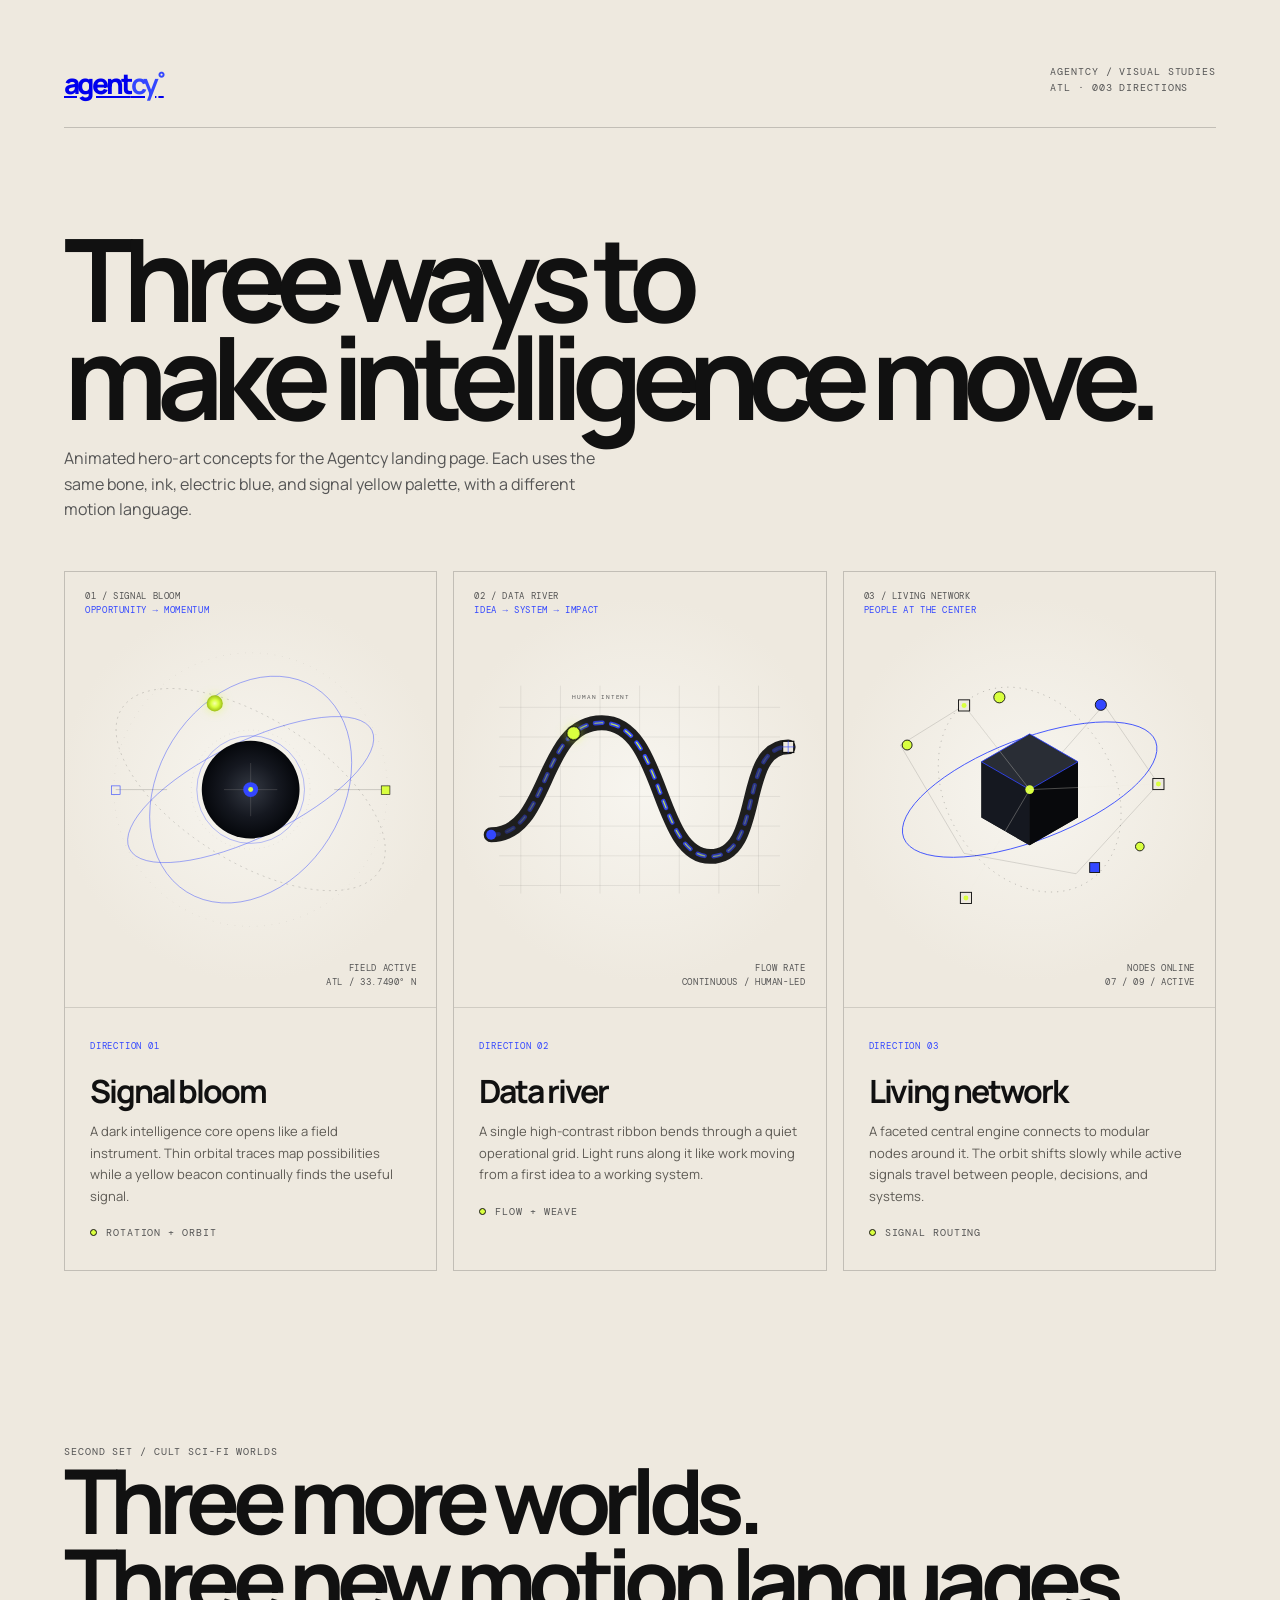
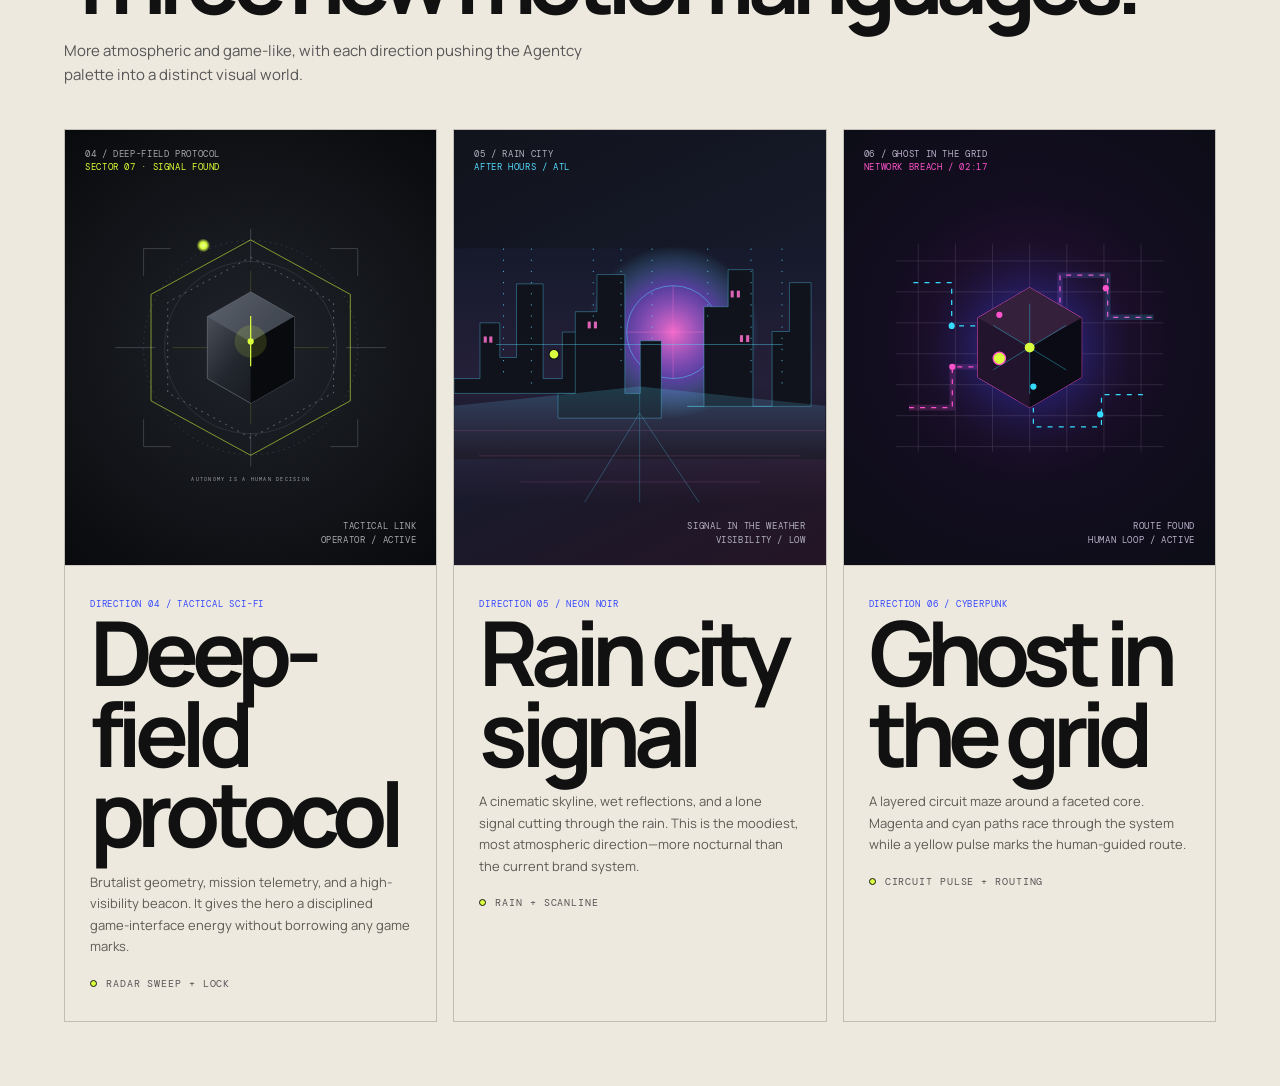
==== graphic-directions.html @ 5c916062 "Update Agentcy mockup design" ====
<!doctype html>
<html lang="en">
<head>
  <meta charset="utf-8" />
  <meta name="viewport" content="width=device-width, initial-scale=1" />
  <meta name="theme-color" content="#eee9df" />
  <title>Agentcy — Hero Graphic Directions</title>
  <link rel="preconnect" href="https://fonts.googleapis.com" />
  <link rel="preconnect" href="https://fonts.gstatic.com" crossorigin />
  <link href="https://fonts.googleapis.com/css2?family=DM+Mono:wght@400;500&family=Manrope:wght@400;500;600;700;800&display=swap" rel="stylesheet" />
  <style>
    :root{--bone:#eee9df;--ink:#111;--lime:#d9ff3f;--blue:#3347ff;--mono:'DM Mono',monospace;--sans:'Manrope',Arial,sans-serif}
    *{box-sizing:border-box}body{margin:0;background:var(--bone);color:var(--ink);font-family:var(--sans)}
    .page{max-width:1600px;margin:auto;padding:clamp(24px,5vw,76px)}
    .top{display:flex;justify-content:space-between;align-items:start;border-bottom:1px solid #1113;padding-bottom:25px}
    .brand{font-size:28px;font-weight:800;letter-spacing:-.095em}.brand b{color:var(--blue)}.brand sup{font-size:.6em;color:var(--blue);margin-left:2px}
    .mono{font:10px/1.55 var(--mono);letter-spacing:.09em}.eyebrow{color:#555}
    h1{font-size:clamp(46px,9vw,122px);letter-spacing:-.095em;line-height:.85;margin:clamp(55px,8vw,110px) 0 20px;font-weight:700}
    .intro{font-size:16px;line-height:1.6;color:#555;max-width:540px;margin:0 0 48px}
    .options{display:grid;grid-template-columns:repeat(3,minmax(0,1fr));gap:16px}
    .option{border:1px solid #1113;min-width:0;background:#eee9df;position:relative;overflow:hidden}
    .art{height:clamp(260px,34vw,460px);position:relative;display:grid;place-items:center;background:radial-gradient(circle at 50% 50%,#f7f5ef 0,#eee9df 67%,#eee9df 100%)}
    svg{width:100%;height:100%;overflow:visible}.orbit{fill:none;stroke:var(--blue);stroke-width:1.2;opacity:.55}.fine{fill:none;stroke:#111;stroke-opacity:.23;stroke-width:1}.dash{stroke-dasharray:2 8;stroke-linecap:round}
    .label{position:absolute;font:9px/1.5 var(--mono);letter-spacing:.07em;color:#555}.label.a{left:20px;top:18px}.label.b{right:20px;bottom:18px;text-align:right}.label strong{font-weight:400;color:var(--blue)}
    .copy{padding:24px 25px 29px;border-top:1px solid #1112}.number{color:var(--blue);font-size:9px}.copy h2{font-size:clamp(23px,2.5vw,34px);letter-spacing:-.065em;margin:15px 0 8px}.copy p{font-size:13px;line-height:1.65;color:#5d5a54;max-width:380px;margin:0}.motion-note{display:inline-flex;align-items:center;gap:9px;margin-top:18px;color:#555}.motion-note i{display:block;width:7px;height:7px;background:var(--lime);border:1px solid var(--ink);border-radius:50%;animation:pulse 1.8s ease-in-out infinite}
    .bloom-spin{transform-origin:300px 250px;animation:spin 26s linear infinite}.bloom-core{transform-origin:300px 250px;animation:breathe 4s ease-in-out infinite}.data-flow{stroke-dasharray:12 14;animation:flow 2.4s linear infinite}.data-flow.alt{animation-direction:reverse;animation-duration:3.2s}.ribbon-node{filter:drop-shadow(0 0 8px #d9ff3f88)}
    .constellation-orbit{transform-origin:300px 250px;animation:spin 36s linear infinite}.constellation-core{transform-origin:300px 250px;animation:slow-pulse 3.6s ease-in-out infinite}.spark{transform-origin:center;animation:pulse 2.2s ease-in-out infinite}.spark:nth-child(2n){animation-delay:-.8s}
    .genre{margin-top:clamp(90px,13vw,180px)}.genre h2{font-size:clamp(42px,7vw,90px);line-height:.9;letter-spacing:-.085em;margin:0 0 18px}.genre-intro{font-size:15px;line-height:1.6;color:#555;max-width:560px;margin:0 0 42px}.art-marathon{background:radial-gradient(circle at 50% 50%,#20232a 0,#101216 68%,#090a0d 100%);color:#eee9df}.art-marathon .label{color:#a5a8aa}.art-marathon .label strong{color:#e1ff35}.art-noir{background:linear-gradient(155deg,#11131c 0%,#171b2c 55%,#251526 100%);color:#eceaf3}.art-noir .label{color:#b1b0c1}.art-noir .label strong{color:#54d9ff}.art-cyber{background:radial-gradient(circle at 50% 48%,#2a1238 0,#130d20 50%,#0c0d16 100%);color:#f4efff}.art-cyber .label{color:#bab1ca}.art-cyber .label strong{color:#ff53cb}.noir-rain{stroke-dasharray:2 16;animation:rain 1.1s linear infinite}.noir-rain.slow{animation-duration:1.7s}.scanline{animation:scan 3.8s ease-in-out infinite}.circuit{stroke-dasharray:8 10;animation:flow 1.8s linear infinite}.neon-pulse{animation:neon 2s ease-in-out infinite}
    @keyframes rain{to{stroke-dashoffset:-36;transform:translateY(28px)}}@keyframes scan{0%,100%{transform:translateY(-84px);opacity:0}20%,80%{opacity:.8}50%{transform:translateY(82px);opacity:.8}}@keyframes neon{0%,100%{opacity:.62;filter:drop-shadow(0 0 2px currentColor)}50%{opacity:1;filter:drop-shadow(0 0 12px currentColor)}}
    @keyframes spin{to{transform:rotate(360deg)}}@keyframes flow{to{stroke-dashoffset:-52}}@keyframes pulse{0%,100%{opacity:.45;transform:scale(.86)}50%{opacity:1;transform:scale(1.12)}}@keyframes breathe{0%,100%{transform:scale(.97)}50%{transform:scale(1.035)}}@keyframes slow-pulse{0%,100%{transform:scale(1)}50%{transform:scale(1.045)}}
    @media(max-width:900px){.options{grid-template-columns:1fr}.art{height:min(84vw,470px)}.copy{padding-inline:22px}.copy h2{font-size:32px}}
    @media(prefers-reduced-motion:reduce){*,*:before,*:after{animation-duration:.01ms!important;animation-iteration-count:1!important;scroll-behavior:auto!important}}
  </style>
</head>
<body>
  <main class="page">
    <header class="top"><a class="brand" href="index.html">agent<b>cy</b><sup>°</sup></a><span class="mono eyebrow">AGENTCY / VISUAL STUDIES<br />ATL · 003 DIRECTIONS</span></header>
    <h1>Three ways to<br />make intelligence move.</h1>
    <p class="intro">Animated hero-art concepts for the Agentcy landing page. Each uses the same bone, ink, electric blue, and signal yellow palette, with a different motion language.</p>

    <section class="options" aria-label="Animated hero graphic directions">
      <article class="option">
        <div class="art">
          <span class="label a">01 / SIGNAL BLOOM<br /><strong>OPPORTUNITY → MOMENTUM</strong></span>
          <span class="label b">FIELD ACTIVE<br />ATL / 33.7490° N</span>
          <svg viewBox="0 0 600 500" role="img" aria-label="A glowing signal core with fine orbital rings and a traveling yellow beacon">
            <defs><radialGradient id="bcore"><stop stop-color="#343943"/><stop offset=".56" stop-color="#151820"/><stop offset="1" stop-color="#05070b"/></radialGradient><radialGradient id="bnode"><stop stop-color="#f6ffad"/><stop offset=".47" stop-color="#d9ff3f"/><stop offset="1" stop-color="#9ebf18"/></radialGradient></defs>
            <g class="bloom-spin"><ellipse class="orbit" cx="300" cy="250" rx="218" ry="77" transform="rotate(-26 300 250)"/><ellipse class="fine dash" cx="300" cy="250" rx="246" ry="116" transform="rotate(32 300 250)"/><ellipse class="orbit" cx="300" cy="250" rx="195" ry="149" transform="rotate(-58 300 250)" opacity=".28"/><circle cx="300" cy="250" r="4" fill="#3347ff"/><circle cx="300" cy="250" r="221" fill="none" stroke="#111" stroke-opacity=".15" stroke-dasharray="1 11"/></g>
            <g class="bloom-core"><circle cx="300" cy="250" r="79" fill="url(#bcore)"/><circle cx="300" cy="250" r="87" fill="none" stroke="#3347ff" stroke-opacity=".55"/><circle cx="300" cy="250" r="96" fill="none" stroke="#111" stroke-opacity=".17" stroke-dasharray="1 7"/><path d="M257 250h86M300 207v86" stroke="#eee9df" stroke-opacity=".24"/><circle cx="300" cy="250" r="12" fill="#3347ff"/><circle cx="300" cy="250" r="4" fill="#d9ff3f"/></g>
            <circle r="13" fill="url(#bnode)" class="ribbon-node"><animateMotion dur="8s" repeatCount="indefinite" path="M85 181C178 72 430 89 504 222S365 396 220 353 123 264 85 181Z"/></circle>
            <path d="M82 250h83M435 250h83" stroke="#111" stroke-opacity=".27"/><rect x="75" y="244" width="14" height="14" fill="none" stroke="#3347ff"/><rect x="511" y="244" width="14" height="14" fill="#d9ff3f" stroke="#111"/>
          </svg>
        </div>
        <div class="copy"><span class="mono number">DIRECTION 01</span><h2>Signal bloom</h2><p>A dark intelligence core opens like a field instrument. Thin orbital traces map possibilities while a yellow beacon continually finds the useful signal.</p><span class="motion-note mono"><i></i> ROTATION + ORBIT</span></div>
      </article>

      <article class="option">
        <div class="art">
          <span class="label a">02 / DATA RIVER<br /><strong>IDEA → SYSTEM → IMPACT</strong></span>
          <span class="label b">FLOW RATE<br />CONTINUOUS / HUMAN-LED</span>
          <svg viewBox="0 0 600 500" role="img" aria-label="A woven ribbon of blue and black data paths with a moving yellow signal">
            <defs><linearGradient id="ribbonBlue" x1="0" x2="1"><stop stop-color="#3347ff" stop-opacity=".25"/><stop offset=".48" stop-color="#3347ff"/><stop offset="1" stop-color="#3347ff" stop-opacity=".35"/></linearGradient><linearGradient id="ribbonGold" x1="0" x2="1"><stop stop-color="#d9ff3f" stop-opacity="0"/><stop offset=".5" stop-color="#d9ff3f"/><stop offset="1" stop-color="#d9ff3f" stop-opacity="0"/></linearGradient></defs>
            <g opacity=".52"><path class="fine" d="M73 117h454M73 165h454M73 213h454M73 261h454M73 309h454M73 357h454M73 405h454"/><path class="fine" d="M108 82v336M172 82v336M236 82v336M300 82v336M364 82v336M428 82v336M492 82v336"/></g>
            <path d="M60 323C155 323 139 142 239 142S327 358 414 358 459 181 540 181" fill="none" stroke="#111" stroke-width="24" stroke-linecap="round" opacity=".94"/>
            <path d="M60 323C155 323 139 142 239 142S327 358 414 358 459 181 540 181" fill="none" stroke="url(#ribbonBlue)" stroke-width="7" stroke-linecap="round" class="data-flow"/>
            <path d="M60 323C155 323 139 142 239 142S327 358 414 358 459 181 540 181" fill="none" stroke="url(#ribbonGold)" stroke-width="2" stroke-linecap="round" class="data-flow alt"/>
            <path id="riverpath" d="M60 323C155 323 139 142 239 142S327 358 414 358 459 181 540 181" fill="none" stroke="none"/>
            <circle r="11" fill="#d9ff3f" stroke="#111" stroke-width="2" class="ribbon-node"><animateMotion dur="4.6s" repeatCount="indefinite" rotate="auto"><mpath href="#riverpath"/></animateMotion></circle>
            <circle cx="60" cy="323" r="8" fill="#3347ff"/><rect x="531" y="172" width="18" height="18" fill="#eee9df" stroke="#111" stroke-width="2"/><path d="M530 181h20M540 171v20" stroke="#3347ff"/>
            <text x="238" y="104" text-anchor="middle" fill="#555" font-family="DM Mono,monospace" font-size="9" letter-spacing="1.3">HUMAN INTENT</text>
          </svg>
        </div>
        <div class="copy"><span class="mono number">DIRECTION 02</span><h2>Data river</h2><p>A single high-contrast ribbon bends through a quiet operational grid. Light runs along it like work moving from a first idea to a working system.</p><span class="motion-note mono"><i></i> FLOW + WEAVE</span></div>
      </article>

      <article class="option">
        <div class="art">
          <span class="label a">03 / LIVING NETWORK<br /><strong>PEOPLE AT THE CENTER</strong></span>
          <span class="label b">NODES ONLINE<br />07 / 09 / ACTIVE</span>
          <svg viewBox="0 0 600 500" role="img" aria-label="A living network of connected modular forms with a rotating center and moving signal nodes">
            <g class="constellation-orbit"><ellipse cx="300" cy="250" rx="218" ry="82" transform="rotate(-21 300 250)" fill="none" stroke="#3347ff" stroke-width="1.3"/><ellipse cx="300" cy="250" rx="176" ry="135" transform="rotate(58 300 250)" fill="none" stroke="#111" stroke-opacity=".32" stroke-dasharray="2 8"/><path d="M91 178 194 114l106 136 120-137 88 128-133 145-181-33-103-175Z" fill="none" stroke="#111" stroke-opacity=".22"/></g>
            <g class="constellation-core"><path d="m300 160 78 45v90l-78 45-78-45v-90z" fill="#111"/><path d="m300 160 78 45-78 45-78-45z" fill="#292d35"/><path d="M300 250v90l78-45v-90z" fill="#08090c"/><path d="M222 205l78 45v90l-78-45z" fill="#151820"/><path d="m300 160 78 45-78 45-78-45z" fill="none" stroke="#3347ff" stroke-width="1.4"/><circle cx="300" cy="250" r="7" fill="#d9ff3f"/><path d="M300 250 194 114M300 250l208-9M300 250l-103 175" stroke="#eee9df" stroke-opacity=".48" stroke-width="1"/></g>
            <g fill="#eee9df" stroke="#111" stroke-width="1.5"><rect x="185" y="105" width="18" height="18"/><rect x="499" y="232" width="18" height="18"/><rect x="188" y="416" width="18" height="18"/><circle cx="415" cy="113" r="9" fill="#3347ff"/><circle cx="102" cy="178" r="8" fill="#d9ff3f"/><rect x="397" y="368" width="16" height="16" fill="#3347ff"/><circle cx="478" cy="342" r="7" fill="#d9ff3f"/></g>
            <circle class="spark" cx="194" cy="114" r="4" fill="#d9ff3f"/><circle class="spark" cx="508" cy="241" r="4" fill="#d9ff3f"/><circle class="spark" cx="197" cy="425" r="4" fill="#d9ff3f"/>
            <circle r="9" fill="#d9ff3f" stroke="#111" stroke-width="1.5"><animateMotion dur="9s" repeatCount="indefinite" path="M102 178Q235 58 415 113T508 241Q450 380 397 376T197 425Q110 346 102 178Z"/></circle>
          </svg>
        </div>
        <div class="copy"><span class="mono number">DIRECTION 03</span><h2>Living network</h2><p>A faceted central engine connects to modular nodes around it. The orbit shifts slowly while active signals travel between people, decisions, and systems.</p><span class="motion-note mono"><i></i> SIGNAL ROUTING</span></div>
      </article>
    </section>

    <section class="genre" aria-labelledby="genre-heading">
      <span class="mono eyebrow">SECOND SET / CULT SCI-FI WORLDS</span>
      <h2 id="genre-heading">Three more worlds.<br />Three new motion languages.</h2>
      <p class="genre-intro">More atmospheric and game-like, with each direction pushing the Agentcy palette into a distinct visual world.</p>
      <div class="options" aria-label="Sci-fi inspired animated directions">
        <article class="option">
          <div class="art art-marathon">
            <span class="label a">04 / DEEP-FIELD PROTOCOL<br /><strong>SECTOR 07 · SIGNAL FOUND</strong></span>
            <span class="label b">TACTICAL LINK<br />OPERATOR / ACTIVE</span>
            <svg viewBox="0 0 600 500" role="img" aria-label="A tactical sci-fi signal diagram with a yellow target orbiting a black geometric relic">
              <defs><linearGradient id="msteel" x1="0" y1="0" x2="1" y2="1"><stop stop-color="#555b65"/><stop offset=".48" stop-color="#22262e"/><stop offset="1" stop-color="#101216"/></linearGradient><radialGradient id="mglow"><stop stop-color="#eaff90"/><stop offset=".48" stop-color="#d9ff3f"/><stop offset="1" stop-color="#d9ff3f" stop-opacity="0"/></radialGradient></defs>
              <g opacity=".3" stroke="#e9edf3" stroke-width="1"><path d="M300 58v54M300 388v54M81 250h65M454 250h65"/><path d="M127 90h44M127 90v44M473 90h-44M473 90v44M127 410h44M127 410v-44M473 410h-44M473 410v-44"/></g>
              <circle cx="300" cy="250" r="173" fill="none" stroke="#9298a3" stroke-opacity=".46" stroke-dasharray="2 7"/><circle cx="300" cy="250" r="139" fill="none" stroke="#e9edf3" stroke-opacity=".16"/>
              <g class="bloom-spin"><path d="M300 76 461 164v172l-161 88-161-88V164z" fill="none" stroke="#d9ff3f" stroke-width="1.5" stroke-opacity=".6"/><path d="M300 104 434 177v146l-134 73-134-73V177z" fill="none" stroke="#9298a3" stroke-dasharray="3 8"/><path d="M300 126v248M174 250h252" stroke="#d9ff3f" stroke-opacity=".25"/></g>
              <path d="m300 160 70 40v100l-70 40-70-40V200z" fill="url(#msteel)" stroke="#737984"/><path d="m300 160 70 40-70 41-70-41z" fill="#626873" opacity=".55"/><path d="M300 241v99l70-40v-100z" fill="#090a0d"/><path d="M300 199v81" stroke="#d9ff3f" stroke-width="2"/><circle cx="300" cy="240" r="26" fill="#d9ff3f" opacity=".14"/><circle cx="300" cy="240" r="5" fill="#d9ff3f" class="neon-pulse"/>
              <circle r="11" fill="url(#mglow)"><animateMotion dur="7s" repeatCount="indefinite" path="M118 250A182 182 0 1 1 482 250A182 182 0 1 1 118 250Z"/></circle>
              <text x="300" y="466" text-anchor="middle" fill="#a5a8aa" font-family="DM Mono,monospace" font-size="8" letter-spacing="2">AUTONOMY IS A HUMAN DECISION</text>
            </svg>
          </div>
          <div class="copy"><span class="mono number">DIRECTION 04 / TACTICAL SCI-FI</span><h2>Deep-field protocol</h2><p>Brutalist geometry, mission telemetry, and a high-visibility beacon. It gives the hero a disciplined game-interface energy without borrowing any game marks.</p><span class="motion-note mono"><i></i> RADAR SWEEP + LOCK</span></div>
        </article>

        <article class="option">
          <div class="art art-noir">
            <span class="label a">05 / RAIN CITY<br /><strong>AFTER HOURS / ATL</strong></span>
            <span class="label b">SIGNAL IN THE WEATHER<br />VISIBILITY / LOW</span>
            <svg viewBox="0 0 600 500" role="img" aria-label="A rain-soaked neon city skyline with a glowing blue horizon and flying signal light">
              <defs><linearGradient id="nsky" x1="0" y1="0" x2="0" y2="1"><stop stop-color="#161a2c"/><stop offset=".65" stop-color="#25203a"/><stop offset="1" stop-color="#12131c"/></linearGradient><radialGradient id="nsun"><stop stop-color="#ff70d1" stop-opacity=".94"/><stop offset=".55" stop-color="#8c5cff" stop-opacity=".52"/><stop offset="1" stop-color="#54d9ff" stop-opacity="0"/></radialGradient><linearGradient id="nroad" x1="0" y1="0" x2="0" y2="1"><stop stop-color="#54d9ff" stop-opacity=".2"/><stop offset="1" stop-color="#ff54c8" stop-opacity="0"/></linearGradient></defs>
              <path d="M0 90h600v340H0z" fill="url(#nsky)"/><circle cx="354" cy="225" r="139" fill="url(#nsun)"/><circle cx="354" cy="225" r="75" fill="none" stroke="#54d9ff" stroke-opacity=".8"/><path d="M279 225h150M354 150v150" stroke="#ff70d1" stroke-opacity=".6"/>
              <g fill="#10131b" stroke="#54d9ff" stroke-opacity=".55"><path d="M0 300h42v-90h32v56h27v-119h43v153h31v-75h34v99H0z"/><path d="M168 324h28V192h35v-60h45v192h25v-85h34v125H168z"/><path d="M377 345h27V184h39v-60h40v221h31v-121h28v-79h35v200H377z"/></g>
              <g fill="#ff70d1" opacity=".85"><rect x="48" y="232" width="5" height="10"/><rect x="57" y="232" width="5" height="10"/><rect x="216" y="208" width="5" height="11"/><rect x="226" y="208" width="5" height="11"/><rect x="447" y="158" width="5" height="11"/><rect x="457" y="158" width="5" height="11"/><rect x="462" y="230" width="5" height="11"/><rect x="472" y="230" width="5" height="11"/></g>
              <path d="M0 344 300 313l300 31v156H0z" fill="url(#nroad)"/><path d="M300 325v175M300 356 211 500M300 356l96 144" stroke="#54d9ff" stroke-opacity=".42"/><path d="M0 384h600M40 425h520M106 467h388" stroke="#ff70d1" stroke-opacity=".25"/>
              <g fill="none" stroke="#54d9ff" stroke-width="1.2" class="noir-rain"><path d="M80 90v215M125 90v220M270 90v190M320 90v152M480 90v215M530 90v220M225 90v115M410 90v110"/></g>
              <path class="scanline" d="M68 245h463" stroke="#54d9ff" stroke-opacity=".65" stroke-width="1"/>
              <circle r="8" fill="#d9ff3f" stroke="#10131b" stroke-width="2"><animateMotion dur="6s" repeatCount="indefinite" path="M90 300Q195 225 280 260T460 286"/></circle>
            </svg>
          </div>
          <div class="copy"><span class="mono number">DIRECTION 05 / NEON NOIR</span><h2>Rain city signal</h2><p>A cinematic skyline, wet reflections, and a lone signal cutting through the rain. This is the moodiest, most atmospheric direction—more nocturnal than the current brand system.</p><span class="motion-note mono"><i></i> RAIN + SCANLINE</span></div>
        </article>

        <article class="option">
          <div class="art art-cyber">
            <span class="label a">06 / GHOST IN THE GRID<br /><strong>NETWORK BREACH / 02:17</strong></span>
            <span class="label b">ROUTE FOUND<br />HUMAN LOOP / ACTIVE</span>
            <svg viewBox="0 0 600 500" role="img" aria-label="A neon cyberpunk circuit structure with a moving magenta and yellow data pulse">
              <defs><radialGradient id="cportal"><stop stop-color="#ff53cb" stop-opacity=".68"/><stop offset=".3" stop-color="#3347ff" stop-opacity=".35"/><stop offset="1" stop-color="#130d20" stop-opacity="0"/></radialGradient><linearGradient id="cbeam" x1="0" x2="1"><stop stop-color="#ff53cb"/><stop offset=".5" stop-color="#b34dff"/><stop offset="1" stop-color="#35dcff"/></linearGradient></defs>
              <circle cx="300" cy="250" r="195" fill="url(#cportal)"/><g opacity=".28" stroke="#aa9bbc" stroke-width="1"><path d="M84 110h432M84 160h432M84 210h432M84 260h432M84 310h432M84 360h432M84 410h432"/><path d="M120 82v336M180 82v336M240 82v336M300 82v336M360 82v336M420 82v336M480 82v336"/></g>
              <path d="M105 347h70v-66h76v-84h98v-64h77v68h74" fill="none" stroke="#ff53cb" stroke-width="2" class="circuit"/><path d="M112 145h62v70h70v98h62v65h110v-52h72" fill="none" stroke="#35dcff" stroke-width="2" class="circuit" style="animation-direction:reverse"/><path d="M105 347h70v-66h76v-84h98v-64h77v68h74" fill="none" stroke="url(#cbeam)" stroke-width="9" stroke-opacity=".18"/>
              <g class="constellation-core"><path d="m300 153 84 49v96l-84 49-84-49v-96z" fill="#151020" stroke="#ff53cb" stroke-width="1.4"/><path d="m300 153 84 49-84 48-84-48z" fill="#35203c"/><path d="M300 250v97l84-49v-96z" fill="#0a0b15"/><path d="M216 202l84 48v97l-84-49z" fill="#21142c"/><path d="M300 179v146M241 214l118 72m-118 0 118-72" stroke="#35dcff" stroke-opacity=".6"/></g>
              <circle class="neon-pulse" cx="300" cy="250" r="8" fill="#d9ff3f"/><circle r="10" fill="#d9ff3f" stroke="#ff53cb" stroke-width="2"><animateMotion dur="3.8s" repeatCount="indefinite" path="M105 347h70v-66h76v-84h98v-64h77v68h74"/></circle>
              <g fill="#ff53cb"><circle cx="175" cy="281" r="5"/><circle cx="251" cy="197" r="5"/><circle cx="423" cy="154" r="5"/></g><g fill="#35dcff"><circle cx="174" cy="215" r="5"/><circle cx="306" cy="313" r="5"/><circle cx="414" cy="358" r="5"/></g>
            </svg>
          </div>
          <div class="copy"><span class="mono number">DIRECTION 06 / CYBERPUNK</span><h2>Ghost in the grid</h2><p>A layered circuit maze around a faceted core. Magenta and cyan paths race through the system while a yellow pulse marks the human-guided route.</p><span class="motion-note mono"><i></i> CIRCUIT PULSE + ROUTING</span></div>
        </article>
      </div>
    </section>
  </main>
</body>
</html>
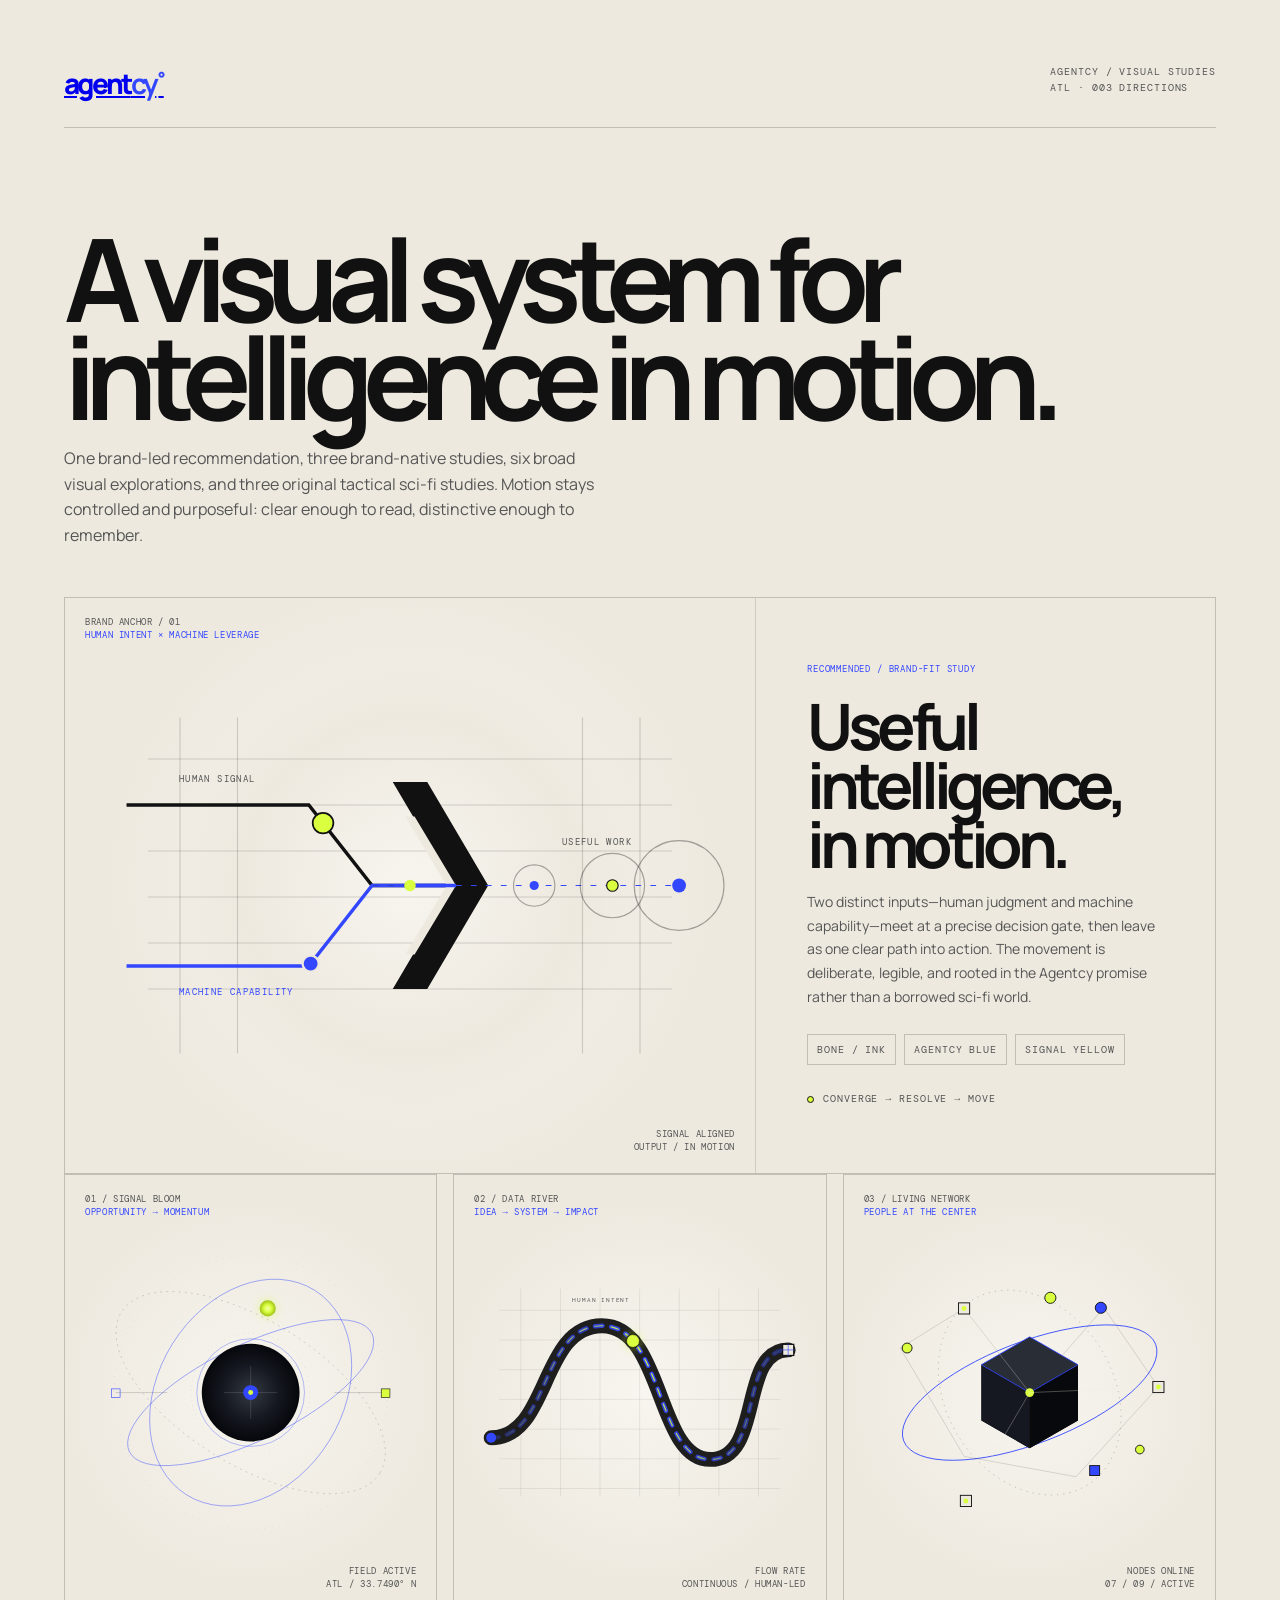
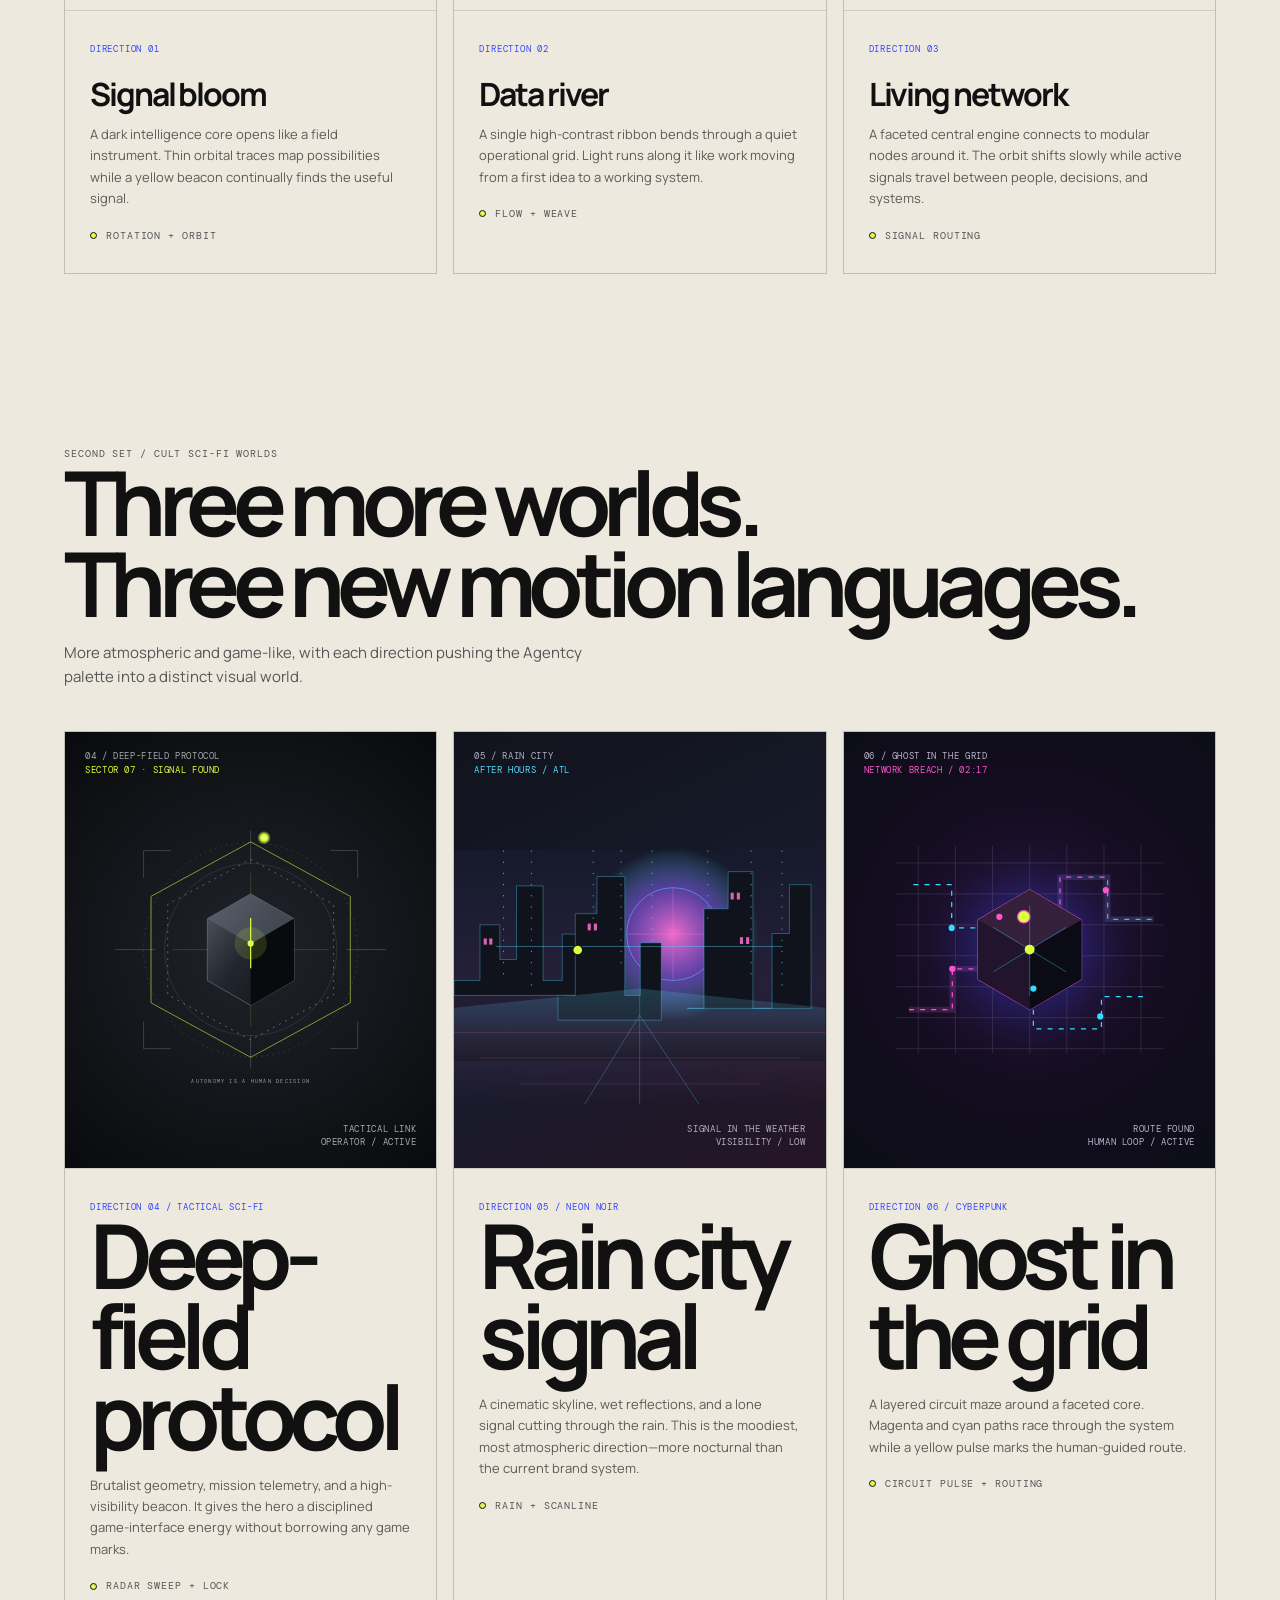
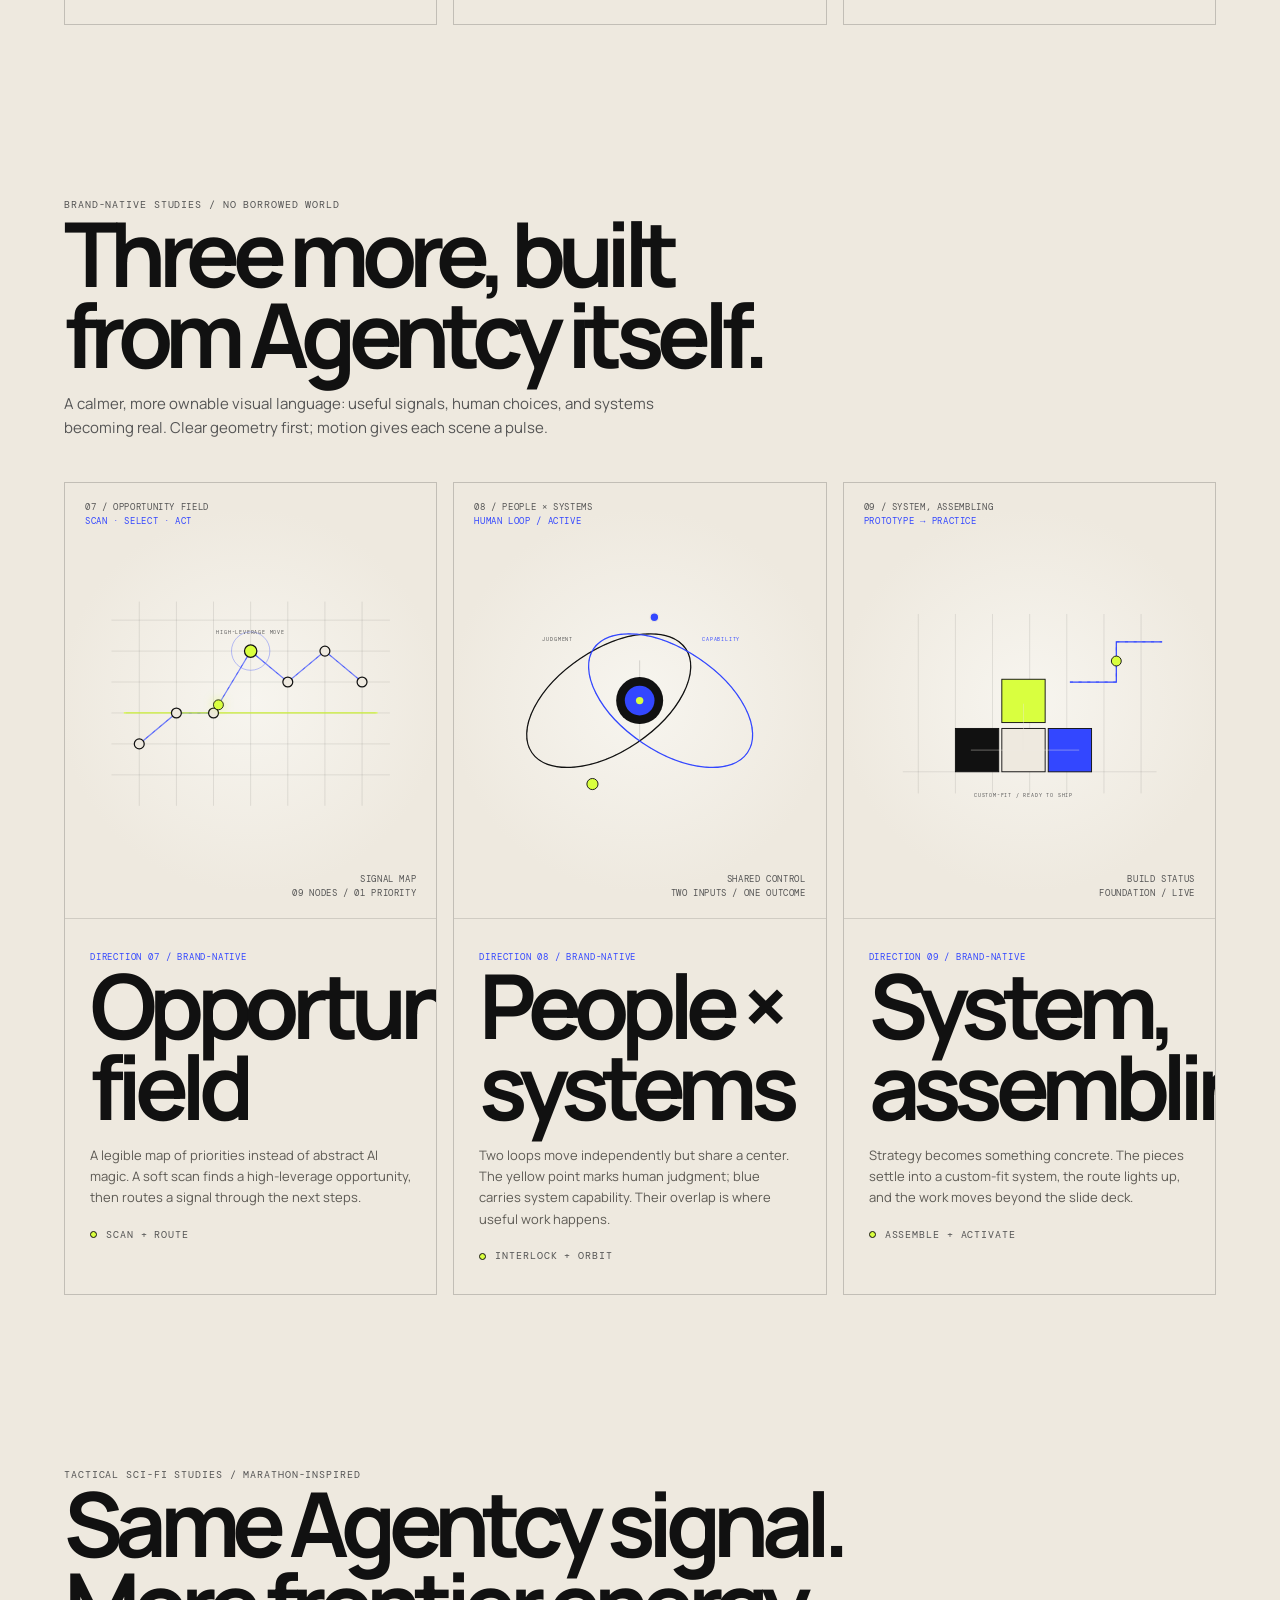
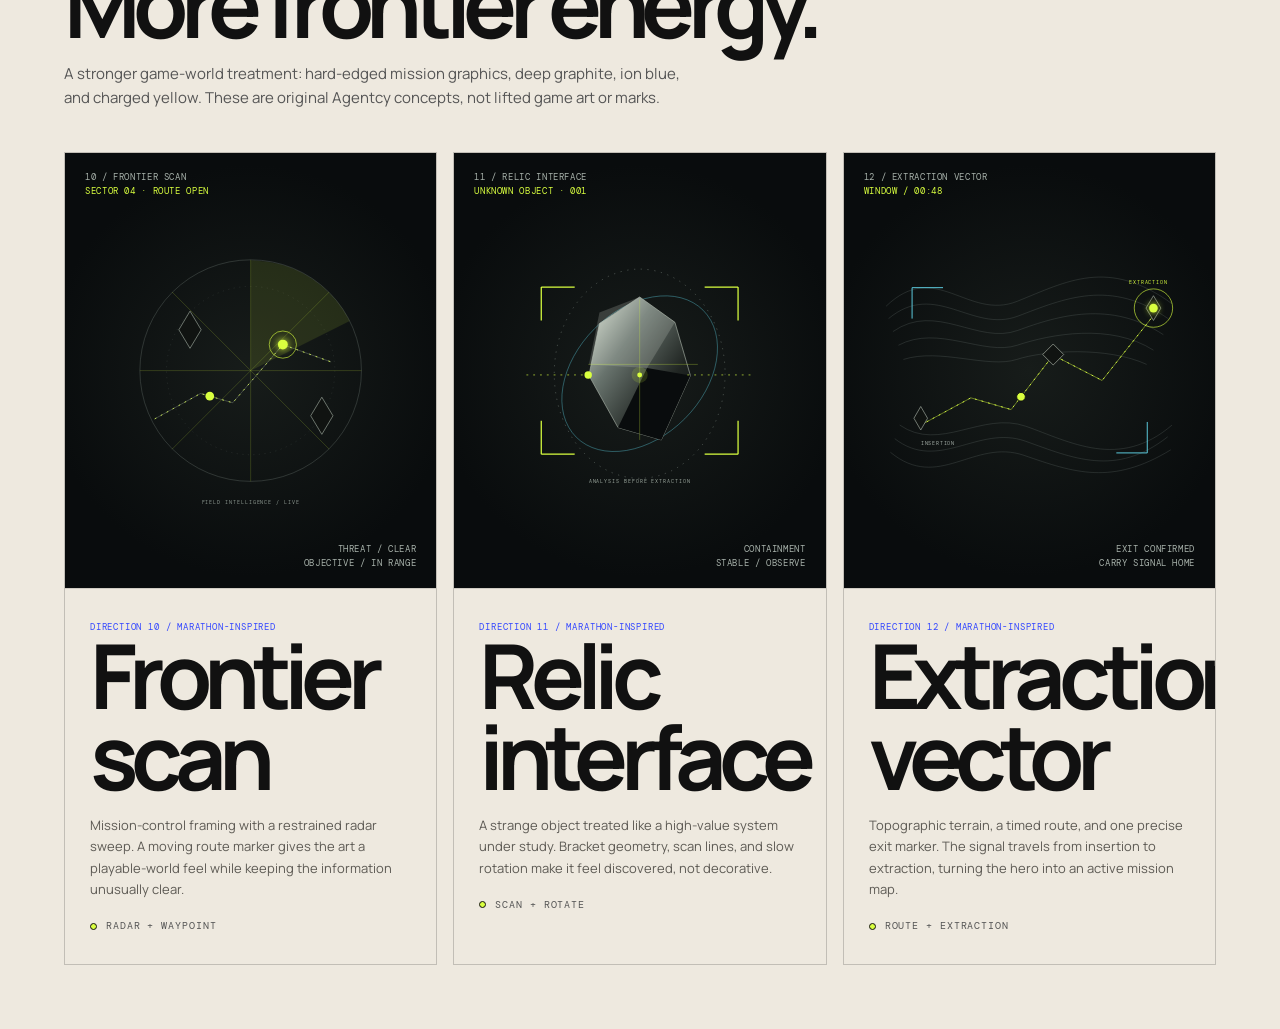
==== commit 4d84fb17: "Republish current Agentcy design" ====
--- a/graphic-directions.html
+++ b/graphic-directions.html
@@ -26,17 +26,43 @@
     .bloom-spin{transform-origin:300px 250px;animation:spin 26s linear infinite}.bloom-core{transform-origin:300px 250px;animation:breathe 4s ease-in-out infinite}.data-flow{stroke-dasharray:12 14;animation:flow 2.4s linear infinite}.data-flow.alt{animation-direction:reverse;animation-duration:3.2s}.ribbon-node{filter:drop-shadow(0 0 8px #d9ff3f88)}
     .constellation-orbit{transform-origin:300px 250px;animation:spin 36s linear infinite}.constellation-core{transform-origin:300px 250px;animation:slow-pulse 3.6s ease-in-out infinite}.spark{transform-origin:center;animation:pulse 2.2s ease-in-out infinite}.spark:nth-child(2n){animation-delay:-.8s}
     .genre{margin-top:clamp(90px,13vw,180px)}.genre h2{font-size:clamp(42px,7vw,90px);line-height:.9;letter-spacing:-.085em;margin:0 0 18px}.genre-intro{font-size:15px;line-height:1.6;color:#555;max-width:560px;margin:0 0 42px}.art-marathon{background:radial-gradient(circle at 50% 50%,#20232a 0,#101216 68%,#090a0d 100%);color:#eee9df}.art-marathon .label{color:#a5a8aa}.art-marathon .label strong{color:#e1ff35}.art-noir{background:linear-gradient(155deg,#11131c 0%,#171b2c 55%,#251526 100%);color:#eceaf3}.art-noir .label{color:#b1b0c1}.art-noir .label strong{color:#54d9ff}.art-cyber{background:radial-gradient(circle at 50% 48%,#2a1238 0,#130d20 50%,#0c0d16 100%);color:#f4efff}.art-cyber .label{color:#bab1ca}.art-cyber .label strong{color:#ff53cb}.noir-rain{stroke-dasharray:2 16;animation:rain 1.1s linear infinite}.noir-rain.slow{animation-duration:1.7s}.scanline{animation:scan 3.8s ease-in-out infinite}.circuit{stroke-dasharray:8 10;animation:flow 1.8s linear infinite}.neon-pulse{animation:neon 2s ease-in-out infinite}
+    .study-group{margin-top:clamp(90px,13vw,180px)}.study-group h2{font-size:clamp(42px,7vw,90px);line-height:.9;letter-spacing:-.085em;margin:0 0 18px}.study-intro{font-size:15px;line-height:1.6;color:#555;max-width:620px;margin:0 0 42px}.brand-grid{stroke:#111;stroke-opacity:.15;stroke-width:1;fill:none}.brand-path{fill:none;stroke:#3347ff;stroke-width:2}.brand-orbit{fill:none;stroke:#111;stroke-opacity:.28;stroke-width:1}.brand-stream{stroke-dasharray:5 9;animation:flow 2.8s linear infinite}.brand-signal{filter:drop-shadow(0 0 8px #d9ff3f88)}.marathon-art{background:radial-gradient(circle at 50% 50%,#171c1a,#090c0d 72%);color:#e8ede4}.marathon-art .label{color:#a7b1aa}.marathon-art .label strong{color:#d9ff3f}.m-fire{fill:#ff7048}.m-cyan{stroke:#62d8eb}.m-trace{fill:none;stroke:#d9ff3f;stroke-width:1.5;stroke-dasharray:3 8;animation:flow 1.7s linear infinite}.m-trace.rev{animation-direction:reverse;animation-duration:2.6s}.m-radar{transform-origin:300px 250px;animation:spin 12s linear infinite}.m-blip{filter:drop-shadow(0 0 6px #d9ff3f)}
+    .anchor-direction{border:1px solid #1113;margin:35px 0 0;display:grid;grid-template-columns:1.2fr .8fr;min-height:390px;background:#eee9df}.anchor-art{min-height:390px;position:relative;display:grid;place-items:center;overflow:hidden;background:radial-gradient(circle at 50% 50%,#f7f5ef 0,#eee9df 68%)}.anchor-art svg{max-width:700px}.anchor-copy{padding:clamp(26px,4vw,58px);border-left:1px solid #1112;display:flex;flex-direction:column;justify-content:center}.anchor-copy h2{font-size:clamp(35px,5vw,64px);line-height:.92;letter-spacing:-.085em;margin:20px 0 16px}.anchor-copy p{font-size:14px;line-height:1.7;color:#555;max-width:430px;margin:0}.anchor-copy .motion-note{margin-top:26px}.anchor-tags{display:flex;gap:8px;flex-wrap:wrap;margin-top:25px}.anchor-tags span{border:1px solid #1113;padding:7px 9px;color:#555}
+    .intent-pulse{transform-origin:300px 250px;animation:slow-pulse 3.8s ease-in-out infinite}.route-dash{stroke-dasharray:5 8;animation:flow 2.8s linear infinite}.route-dash.reverse{animation-direction:reverse;animation-duration:3.6s}.output-pulse{transform-origin:center;animation:pulse 2.4s ease-in-out infinite}
     @keyframes rain{to{stroke-dashoffset:-36;transform:translateY(28px)}}@keyframes scan{0%,100%{transform:translateY(-84px);opacity:0}20%,80%{opacity:.8}50%{transform:translateY(82px);opacity:.8}}@keyframes neon{0%,100%{opacity:.62;filter:drop-shadow(0 0 2px currentColor)}50%{opacity:1;filter:drop-shadow(0 0 12px currentColor)}}
     @keyframes spin{to{transform:rotate(360deg)}}@keyframes flow{to{stroke-dashoffset:-52}}@keyframes pulse{0%,100%{opacity:.45;transform:scale(.86)}50%{opacity:1;transform:scale(1.12)}}@keyframes breathe{0%,100%{transform:scale(.97)}50%{transform:scale(1.035)}}@keyframes slow-pulse{0%,100%{transform:scale(1)}50%{transform:scale(1.045)}}
     @media(max-width:900px){.options{grid-template-columns:1fr}.art{height:min(84vw,470px)}.copy{padding-inline:22px}.copy h2{font-size:32px}}
+    @media(max-width:900px){.anchor-direction{grid-template-columns:1fr}.anchor-copy{border-left:0;border-top:1px solid #1112}.anchor-art{min-height:320px}}
     @media(prefers-reduced-motion:reduce){*,*:before,*:after{animation-duration:.01ms!important;animation-iteration-count:1!important;scroll-behavior:auto!important}}
   </style>
 </head>
 <body>
   <main class="page">
     <header class="top"><a class="brand" href="index.html">agent<b>cy</b><sup>°</sup></a><span class="mono eyebrow">AGENTCY / VISUAL STUDIES<br />ATL · 003 DIRECTIONS</span></header>
-    <h1>Three ways to<br />make intelligence move.</h1>
-    <p class="intro">Animated hero-art concepts for the Agentcy landing page. Each uses the same bone, ink, electric blue, and signal yellow palette, with a different motion language.</p>
+    <h1>A visual system for<br />intelligence in motion.</h1>
+    <p class="intro">One brand-led recommendation, three brand-native studies, six broad visual explorations, and three original tactical sci-fi studies. Motion stays controlled and purposeful: clear enough to read, distinctive enough to remember.</p>
+
+    <section class="anchor-direction" aria-labelledby="anchor-title">
+      <div class="anchor-art">
+        <span class="label a">BRAND ANCHOR / 01<br /><strong>HUMAN INTENT × MACHINE LEVERAGE</strong></span>
+        <span class="label b">SIGNAL ALIGNED<br />OUTPUT / IN MOTION</span>
+        <svg viewBox="0 0 600 500" role="img" aria-label="Two distinct signal paths meet at an open geometric decision gate, then continue as one bright route">
+          <defs><radialGradient id="intent-core"><stop stop-color="#f7f5ef"/><stop offset=".72" stop-color="#eee9df"/><stop offset="1" stop-color="#eee9df" stop-opacity="0"/></radialGradient><linearGradient id="output-line" x1="0" x2="1"><stop stop-color="#3347ff"/><stop offset="1" stop-color="#d9ff3f"/></linearGradient></defs>
+          <circle cx="300" cy="250" r="203" fill="url(#intent-core)"/>
+          <g fill="none" stroke="#111" stroke-opacity=".16" stroke-width="1"><path d="M72 140h456M72 180h456M72 220h456M72 260h456M72 300h456M72 340h456"/><path d="M100 104v292M150 104v292M450 104v292M500 104v292"/></g>
+          <path d="M55 180H212l55 70h66" fill="none" stroke="#111" stroke-width="3" stroke-linecap="square"/><path d="M55 320H212l55-70h66" fill="none" stroke="#3347ff" stroke-width="3" stroke-linecap="square"/>
+          <path d="M55 180H212l55 70h66" fill="none" stroke="#111" stroke-opacity=".48" stroke-width="1" class="route-dash"/><path d="M55 320H212l55-70h66" fill="none" stroke="#3347ff" stroke-opacity=".55" stroke-width="1" class="route-dash reverse"/>
+          <g class="intent-pulse"><path d="M285 160h30l53 90-53 90h-30l53-90z" fill="#111"/><path d="M296 190h8l36 60-36 60h-8l36-60z" fill="#eee9df"/><path d="M295 250h45" stroke="#3347ff" stroke-width="3"/><circle cx="300" cy="250" r="5" fill="#d9ff3f"/></g>
+          <path d="M340 250h205" fill="none" stroke="url(#output-line)" stroke-width="3"/><path d="M340 250h205" fill="none" stroke="#3347ff" stroke-width="1" stroke-dasharray="3 8" class="route-dash"/>
+          <g fill="none" stroke="#111" stroke-opacity=".35"><circle cx="408" cy="250" r="18"/><circle cx="476" cy="250" r="28"/><circle cx="534" cy="250" r="39"/></g>
+          <circle cx="408" cy="250" r="4" fill="#3347ff"/><circle cx="476" cy="250" r="5" fill="#d9ff3f" stroke="#111"/><circle cx="534" cy="250" r="6" fill="#3347ff"/>
+          <circle r="9" fill="#d9ff3f" stroke="#111" stroke-width="1.5"><animateMotion dur="5.5s" repeatCount="indefinite" path="M55 180H212l55 70h66h205"/></circle>
+          <circle r="7" fill="#3347ff" stroke="#eee9df" stroke-width="2"><animateMotion dur="6.1s" repeatCount="indefinite" path="M55 320H212l55-70h66h205"/></circle>
+          <text x="99" y="160" fill="#555" font-family="DM Mono,monospace" font-size="8" letter-spacing="1.2">HUMAN SIGNAL</text><text x="99" y="345" fill="#3347ff" font-family="DM Mono,monospace" font-size="8" letter-spacing="1.2">MACHINE CAPABILITY</text><text x="432" y="215" fill="#555" font-family="DM Mono,monospace" font-size="8" letter-spacing="1.2">USEFUL WORK</text>
+        </svg>
+      </div>
+      <div class="anchor-copy"><span class="mono number">RECOMMENDED / BRAND-FIT STUDY</span><h2 id="anchor-title">Useful intelligence,<br />in motion.</h2><p>Two distinct inputs—human judgment and machine capability—meet at a precise decision gate, then leave as one clear path into action. The movement is deliberate, legible, and rooted in the Agentcy promise rather than a borrowed sci-fi world.</p><div class="anchor-tags mono"><span>BONE / INK</span><span>AGENTCY BLUE</span><span>SIGNAL YELLOW</span></div><span class="motion-note mono"><i></i> CONVERGE → RESOLVE → MOVE</span></div>
+    </section>
 
     <section class="options" aria-label="Animated hero graphic directions">
       <article class="option">
@@ -146,6 +172,108 @@
         </article>
       </div>
     </section>
+
+    <section class="study-group" aria-labelledby="brand-study-heading">
+      <span class="mono eyebrow">BRAND-NATIVE STUDIES / NO BORROWED WORLD</span>
+      <h2 id="brand-study-heading">Three more, built<br />from Agentcy itself.</h2>
+      <p class="study-intro">A calmer, more ownable visual language: useful signals, human choices, and systems becoming real. Clear geometry first; motion gives each scene a pulse.</p>
+      <div class="options">
+        <article class="option">
+          <div class="art">
+            <span class="label a">07 / OPPORTUNITY FIELD<br /><strong>SCAN · SELECT · ACT</strong></span><span class="label b">SIGNAL MAP<br />09 NODES / 01 PRIORITY</span>
+            <svg viewBox="0 0 600 500" role="img" aria-label="A quiet field of connected opportunity nodes scanned by a moving signal line">
+              <g class="brand-grid"><path d="M75 120h450M75 170h450M75 220h450M75 270h450M75 320h450M75 370h450M120 90v330M180 90v330M240 90v330M300 90v330M360 90v330M420 90v330M480 90v330"/></g>
+              <path d="M120 320 180 270 240 270 300 170 360 220 420 170 480 220" class="brand-path" opacity=".65"/><path d="M120 320 180 270 240 270 300 170 360 220 420 170 480 220" class="brand-stream" fill="none" stroke="#3347ff" stroke-width="1"/>
+              <path class="scanline" d="M95 270h410" stroke="#d9ff3f" stroke-width="2"/><path class="brand-grid" d="M98 270h404" stroke="#111" stroke-opacity=".5"/>
+              <g fill="#eee9df" stroke="#111" stroke-width="2"><circle cx="120" cy="320" r="8"/><circle cx="180" cy="270" r="8"/><circle cx="240" cy="270" r="8"/><circle cx="300" cy="170" r="10" fill="#d9ff3f"/><circle cx="360" cy="220" r="8"/><circle cx="420" cy="170" r="8"/><circle cx="480" cy="220" r="8"/></g>
+              <circle r="8" fill="#d9ff3f" stroke="#111" stroke-width="1.4" class="brand-signal"><animateMotion dur="6s" repeatCount="indefinite" path="M120 320 180 270 240 270 300 170 360 220 420 170 480 220"/></circle>
+              <circle cx="300" cy="170" r="31" fill="none" stroke="#3347ff" stroke-opacity=".55" class="output-pulse"/><text x="300" y="143" text-anchor="middle" fill="#555" font-family="DM Mono,monospace" font-size="8" letter-spacing="1.3">HIGH-LEVERAGE MOVE</text>
+            </svg>
+          </div>
+          <div class="copy"><span class="mono number">DIRECTION 07 / BRAND-NATIVE</span><h2>Opportunity field</h2><p>A legible map of priorities instead of abstract AI magic. A soft scan finds a high-leverage opportunity, then routes a signal through the next steps.</p><span class="motion-note mono"><i></i> SCAN + ROUTE</span></div>
+        </article>
+
+        <article class="option">
+          <div class="art">
+            <span class="label a">08 / PEOPLE × SYSTEMS<br /><strong>HUMAN LOOP / ACTIVE</strong></span><span class="label b">SHARED CONTROL<br />TWO INPUTS / ONE OUTCOME</span>
+            <svg viewBox="0 0 600 500" role="img" aria-label="Two interlocking human and machine loops form a shared blue center with moving signal markers">
+              <ellipse cx="250" cy="250" rx="150" ry="82" transform="rotate(-34 250 250)" fill="none" stroke="#111" stroke-width="2"/><ellipse cx="350" cy="250" rx="150" ry="82" transform="rotate(34 350 250)" fill="none" stroke="#3347ff" stroke-width="2"/>
+              <ellipse cx="250" cy="250" rx="150" ry="82" transform="rotate(-34 250 250)" class="brand-stream" fill="none" stroke="#111" stroke-opacity=".5" stroke-width="1"/><ellipse cx="350" cy="250" rx="150" ry="82" transform="rotate(34 350 250)" class="brand-stream" fill="none" stroke="#3347ff" stroke-opacity=".65" stroke-width="1"/>
+              <path d="M300 185v130M272 250h56" stroke="#111" stroke-opacity=".24"/><circle cx="300" cy="250" r="38" fill="#111"/><circle cx="300" cy="250" r="24" fill="#3347ff"/><circle cx="300" cy="250" r="6" fill="#d9ff3f" class="neon-pulse"/>
+              <circle r="9" fill="#d9ff3f" stroke="#111" stroke-width="1.5"><animateMotion dur="7s" repeatCount="indefinite" path="M97 250a153 86 -34 1 0 306 0a153 86 -34 1 0 -306 0"/></circle>
+              <circle r="7" fill="#3347ff" stroke="#eee9df" stroke-width="2"><animateMotion dur="7s" repeatCount="indefinite" path="M197 250a153 86 34 1 1 306 0a153 86 34 1 1 -306 0"/></circle>
+              <text x="143" y="154" fill="#555" font-family="DM Mono,monospace" font-size="8" letter-spacing="1.3">JUDGMENT</text><text x="401" y="154" fill="#3347ff" font-family="DM Mono,monospace" font-size="8" letter-spacing="1.3">CAPABILITY</text>
+            </svg>
+          </div>
+          <div class="copy"><span class="mono number">DIRECTION 08 / BRAND-NATIVE</span><h2>People × systems</h2><p>Two loops move independently but share a center. The yellow point marks human judgment; blue carries system capability. Their overlap is where useful work happens.</p><span class="motion-note mono"><i></i> INTERLOCK + ORBIT</span></div>
+        </article>
+
+        <article class="option">
+          <div class="art">
+            <span class="label a">09 / SYSTEM, ASSEMBLING<br /><strong>PROTOTYPE → PRACTICE</strong></span><span class="label b">BUILD STATUS<br />FOUNDATION / LIVE</span>
+            <svg viewBox="0 0 600 500" role="img" aria-label="A useful system assembles from modular blocks and sends a signal into motion">
+              <g class="brand-grid"><path d="M95 365h410M120 110v290M180 110v290M240 110v290M300 110v290M360 110v290M420 110v290M480 110v290"/></g>
+              <g stroke="#111" stroke-width="1.5"><rect x="180" y="295" width="70" height="70" fill="#111"><animate attributeName="y" values="322;295;295" keyTimes="0;.3;1" dur="4.5s" repeatCount="indefinite"/></rect><rect x="255" y="295" width="70" height="70" fill="#eee9df"><animate attributeName="y" values="270;295;295" keyTimes="0;.34;1" dur="4.5s" repeatCount="indefinite"/></rect><rect x="330" y="295" width="70" height="70" fill="#3347ff"><animate attributeName="y" values="317;295;295" keyTimes="0;.42;1" dur="4.5s" repeatCount="indefinite"/></rect><rect x="255" y="220" width="70" height="70" fill="#d9ff3f"><animate attributeName="y" values="185;220;220" keyTimes="0;.48;1" dur="4.5s" repeatCount="indefinite"/></rect></g>
+              <path d="M205 330h175M290 255v75" stroke="#eee9df" stroke-opacity=".65"/><path d="M365 220h75v-65h74" class="brand-path"/><path d="M365 220h75v-65h74" class="brand-stream" fill="none" stroke="#3347ff" stroke-width="1.3"/>
+              <circle r="8" fill="#d9ff3f" stroke="#111" stroke-width="1.5"><animateMotion dur="3.7s" repeatCount="indefinite" path="M365 220h75v-65h74"/></circle>
+              <text x="290" y="405" text-anchor="middle" fill="#555" font-family="DM Mono,monospace" font-size="8" letter-spacing="1.3">CUSTOM-FIT / READY TO SHIP</text>
+            </svg>
+          </div>
+          <div class="copy"><span class="mono number">DIRECTION 09 / BRAND-NATIVE</span><h2>System, assembling</h2><p>Strategy becomes something concrete. The pieces settle into a custom-fit system, the route lights up, and the work moves beyond the slide deck.</p><span class="motion-note mono"><i></i> ASSEMBLE + ACTIVATE</span></div>
+        </article>
+      </div>
+    </section>
+
+    <section class="study-group" aria-labelledby="marathon-study-heading">
+      <span class="mono eyebrow">TACTICAL SCI-FI STUDIES / MARATHON-INSPIRED</span>
+      <h2 id="marathon-study-heading">Same Agentcy signal.<br />More frontier energy.</h2>
+      <p class="study-intro">A stronger game-world treatment: hard-edged mission graphics, deep graphite, ion blue, and charged yellow. These are original Agentcy concepts, not lifted game art or marks.</p>
+      <div class="options">
+        <article class="option">
+          <div class="art marathon-art">
+            <span class="label a">10 / FRONTIER SCAN<br /><strong>SECTOR 04 · ROUTE OPEN</strong></span><span class="label b">THREAT / CLEAR<br />OBJECTIVE / IN RANGE</span>
+            <svg viewBox="0 0 600 500" role="img" aria-label="A rotating tactical radar grid with an active yellow signal and waypoint markers">
+              <g class="m-radar"><circle cx="300" cy="250" r="179" fill="none" stroke="#68736d" stroke-opacity=".6"/><circle cx="300" cy="250" r="136" fill="none" stroke="#68736d" stroke-opacity=".32" stroke-dasharray="2 7"/><path d="M300 71v358M121 250h358M173 123l254 254M173 377l254-254" stroke="#d9ff3f" stroke-opacity=".28"/><path d="M300 250 300 72A178 178 0 0 1 460 170Z" fill="#d9ff3f" fill-opacity=".11"/></g>
+              <path d="M145 328 219 287l52 15 81-94 78 28" class="m-trace"/><path d="M145 328 219 287l52 15 81-94 78 28" fill="none" stroke="#a4b0a5" stroke-opacity=".5"/>
+              <g fill="#101311" stroke="#a4b0a5" stroke-width="1"><path d="m184 184 18-30 18 30-18 30z"/><path d="m397 323 18-30 18 30-18 30z"/></g><circle cx="352" cy="208" r="8" fill="#d9ff3f" class="m-blip"/><circle cx="352" cy="208" r="22" fill="none" stroke="#d9ff3f" class="output-pulse"/>
+              <circle r="7" fill="#d9ff3f"><animateMotion dur="6.5s" repeatCount="indefinite" path="M145 328 219 287l52 15 81-94 78 28"/></circle><text x="300" y="465" text-anchor="middle" fill="#8d9991" font-family="DM Mono,monospace" font-size="8" letter-spacing="1.5">FIELD INTELLIGENCE / LIVE</text>
+            </svg>
+          </div>
+          <div class="copy"><span class="mono number">DIRECTION 10 / MARATHON-INSPIRED</span><h2>Frontier scan</h2><p>Mission-control framing with a restrained radar sweep. A moving route marker gives the art a playable-world feel while keeping the information unusually clear.</p><span class="motion-note mono"><i></i> RADAR + WAYPOINT</span></div>
+        </article>
+
+        <article class="option">
+          <div class="art marathon-art">
+            <span class="label a">11 / RELIC INTERFACE<br /><strong>UNKNOWN OBJECT · 001</strong></span><span class="label b">CONTAINMENT<br />STABLE / OBSERVE</span>
+            <svg viewBox="0 0 600 500" role="img" aria-label="A floating alien artifact framed by scanning brackets and animated data traces">
+              <defs><linearGradient id="relic" x1="0" y1="0" x2="1" y2="1"><stop stop-color="#dfe7d9"/><stop offset=".34" stop-color="#68736d"/><stop offset=".7" stop-color="#202522"/><stop offset="1" stop-color="#090c0d"/></linearGradient></defs>
+              <path d="M141 115h54M141 115v54M459 115h-54M459 115v54M141 385h54M141 385v-54M459 385h-54M459 385v-54" fill="none" stroke="#d9ff3f" stroke-width="2"/>
+              <ellipse cx="300" cy="255" rx="138" ry="169" fill="none" stroke="#69736b" stroke-dasharray="2 9"/><ellipse cx="300" cy="255" rx="103" ry="145" fill="none" stroke="#62d8eb" stroke-opacity=".56" transform="rotate(45 300 255)"/>
+              <g class="constellation-core"><path d="m300 131 57 41 25 86-47 104-70-20-47-84 17-84z" fill="url(#relic)" stroke="#aeb8ac"/><path d="m300 131 57 41-45 74-94-6 17-84z" fill="#e8ede4" fill-opacity=".18"/><path d="m312 246 70 12-47 104-70-20z" fill="#090c0d"/><path d="M217 240h177M300 135v227" stroke="#d9ff3f" stroke-opacity=".42"/></g>
+              <path d="M117 257h106M377 257h106" stroke="#62d8eb" stroke-opacity=".68" class="m-trace"/><circle r="6" fill="#d9ff3f"><animateMotion dur="4s" repeatCount="indefinite" path="M117 257h106M377 257h106"/></circle>
+              <circle cx="300" cy="257" r="13" fill="#d9ff3f" opacity=".15"/><circle cx="300" cy="257" r="4" fill="#d9ff3f" class="neon-pulse"/>
+              <text x="300" y="431" text-anchor="middle" fill="#9da89f" font-family="DM Mono,monospace" font-size="8" letter-spacing="1.5">ANALYSIS BEFORE EXTRACTION</text>
+            </svg>
+          </div>
+          <div class="copy"><span class="mono number">DIRECTION 11 / MARATHON-INSPIRED</span><h2>Relic interface</h2><p>A strange object treated like a high-value system under study. Bracket geometry, scan lines, and slow rotation make it feel discovered, not decorative.</p><span class="motion-note mono"><i></i> SCAN + ROTATE</span></div>
+        </article>
+
+        <article class="option">
+          <div class="art marathon-art">
+            <span class="label a">12 / EXTRACTION VECTOR<br /><strong>WINDOW / 00:48</strong></span><span class="label b">EXIT CONFIRMED<br />CARRY SIGNAL HOME</span>
+            <svg viewBox="0 0 600 500" role="img" aria-label="A topographic extraction map with a pulsing objective zone and a moving route to an exit point">
+              <g fill="none" stroke="#68736d" stroke-opacity=".45"><path d="M68 146c80-77 132 24 212-8s147-71 250 4M72 166c76-63 135 24 209-4s150-62 244 5M79 187c70-49 137 22 202-2s150-49 235 7M88 209c64-34 138 18 192 0s151-36 220 8M96 232c59-19 137 15 183 0s147-21 210 8M90 338c65 45 133-23 204 2s151 71 236-2M82 360c71 55 135-23 211 4s146 59 230-7M75 382c78 64 135-23 216 5s142 49 237-9"/></g>
+              <path d="M124 338 205 294l65 19 68-88 79 41 83-105" class="m-trace"/><path d="M124 338 205 294l65 19 68-88 79 41 83-105" fill="none" stroke="#d9ff3f" stroke-opacity=".7" stroke-width="1"/>
+              <g fill="#101311" stroke="#aeb8ac"><path d="m113 327 11-19 11 19-11 19z"/><path d="m488 149 12-20 12 20-12 20z"/><rect x="326" y="212" width="24" height="24" transform="rotate(45 338 224)"/></g>
+              <circle cx="500" cy="149" r="31" fill="none" stroke="#d9ff3f" class="output-pulse"/><circle cx="500" cy="149" r="7" fill="#d9ff3f" class="m-blip"/><circle r="7" fill="#d9ff3f" stroke="#101311" stroke-width="1.5"><animateMotion dur="5s" repeatCount="indefinite" path="M124 338 205 294l65 19 68-88 79 41 83-105"/></circle>
+              <path d="M110 116h50M110 116v50M490 383h-50M490 383v-50" fill="none" stroke="#62d8eb" stroke-width="1.5"/>
+              <text x="124" y="370" fill="#a7b1aa" font-family="DM Mono,monospace" font-size="8" letter-spacing="1.3">INSERTION</text><text x="461" y="110" fill="#d9ff3f" font-family="DM Mono,monospace" font-size="8" letter-spacing="1.3">EXTRACTION</text>
+            </svg>
+          </div>
+          <div class="copy"><span class="mono number">DIRECTION 12 / MARATHON-INSPIRED</span><h2>Extraction vector</h2><p>Topographic terrain, a timed route, and one precise exit marker. The signal travels from insertion to extraction, turning the hero into an active mission map.</p><span class="motion-note mono"><i></i> ROUTE + EXTRACTION</span></div>
+        </article>
+      </div>
+    </section>
   </main>
 </body>
 </html>
